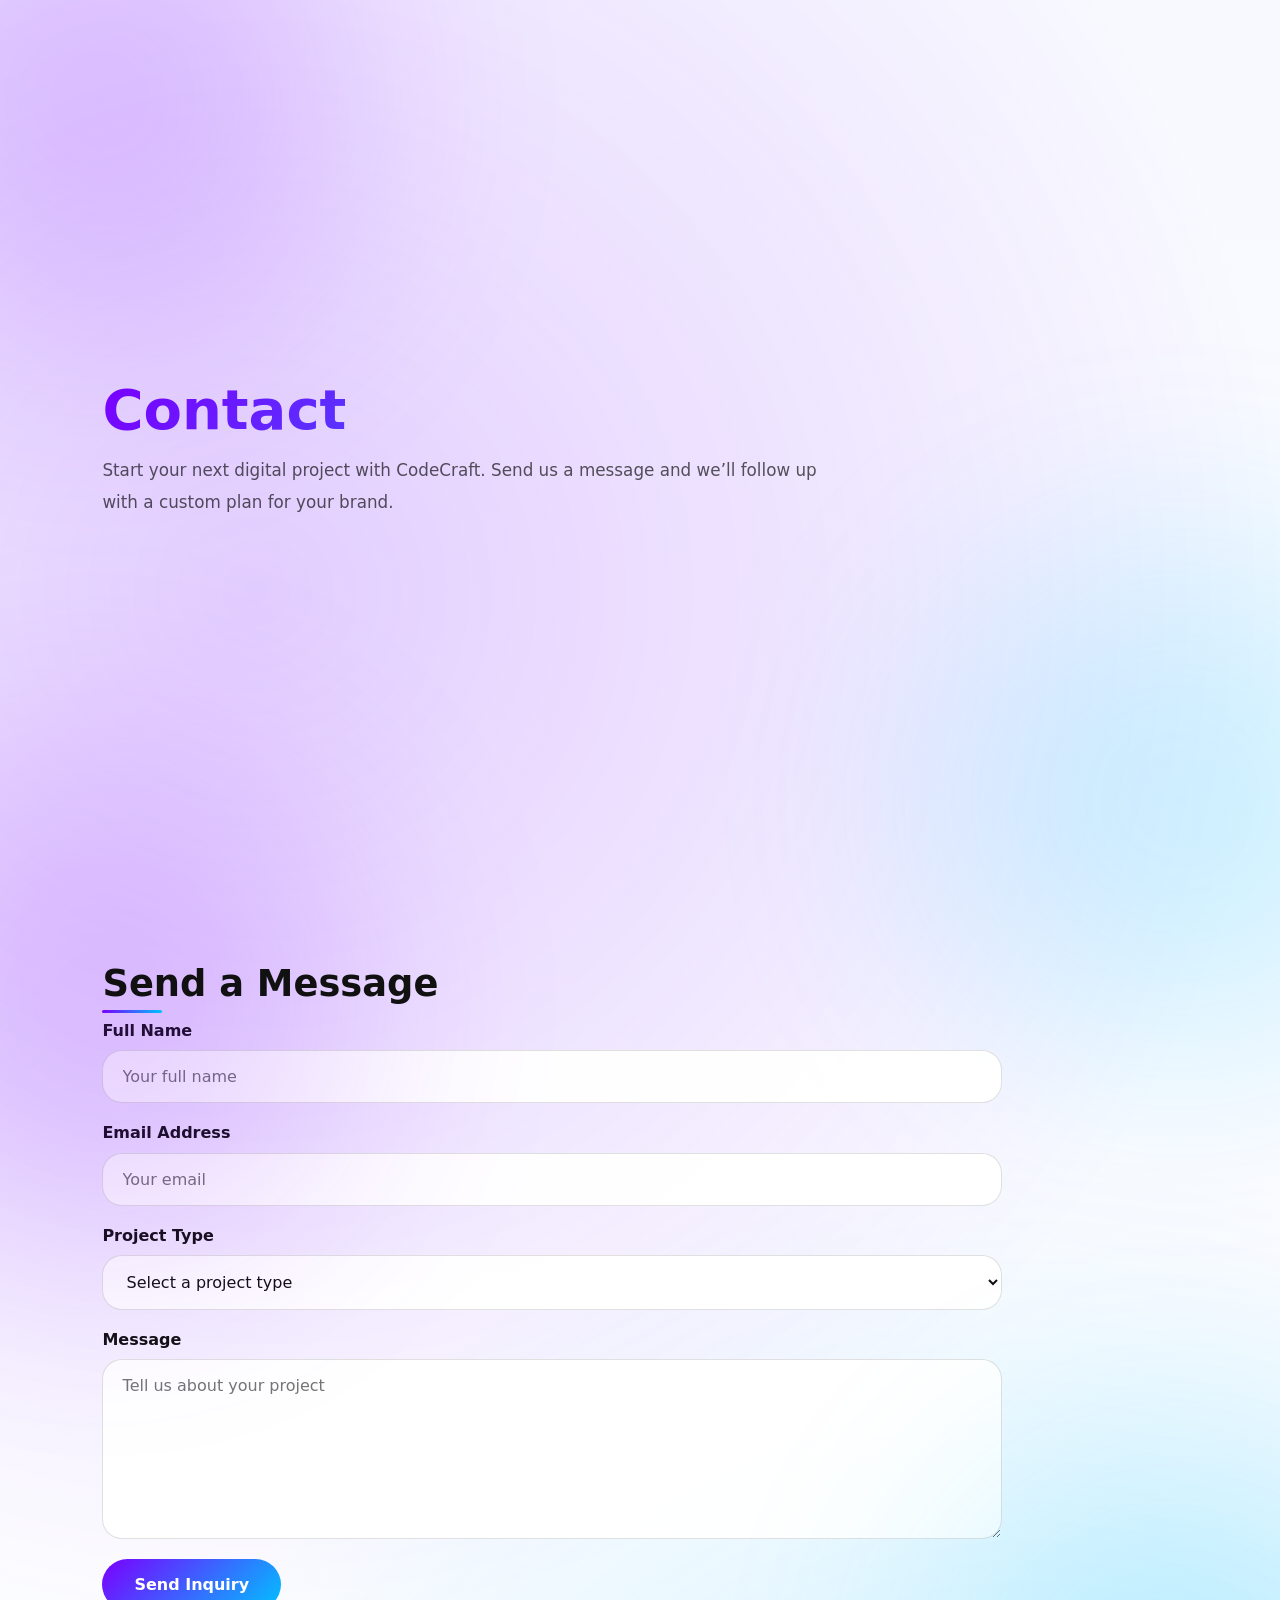
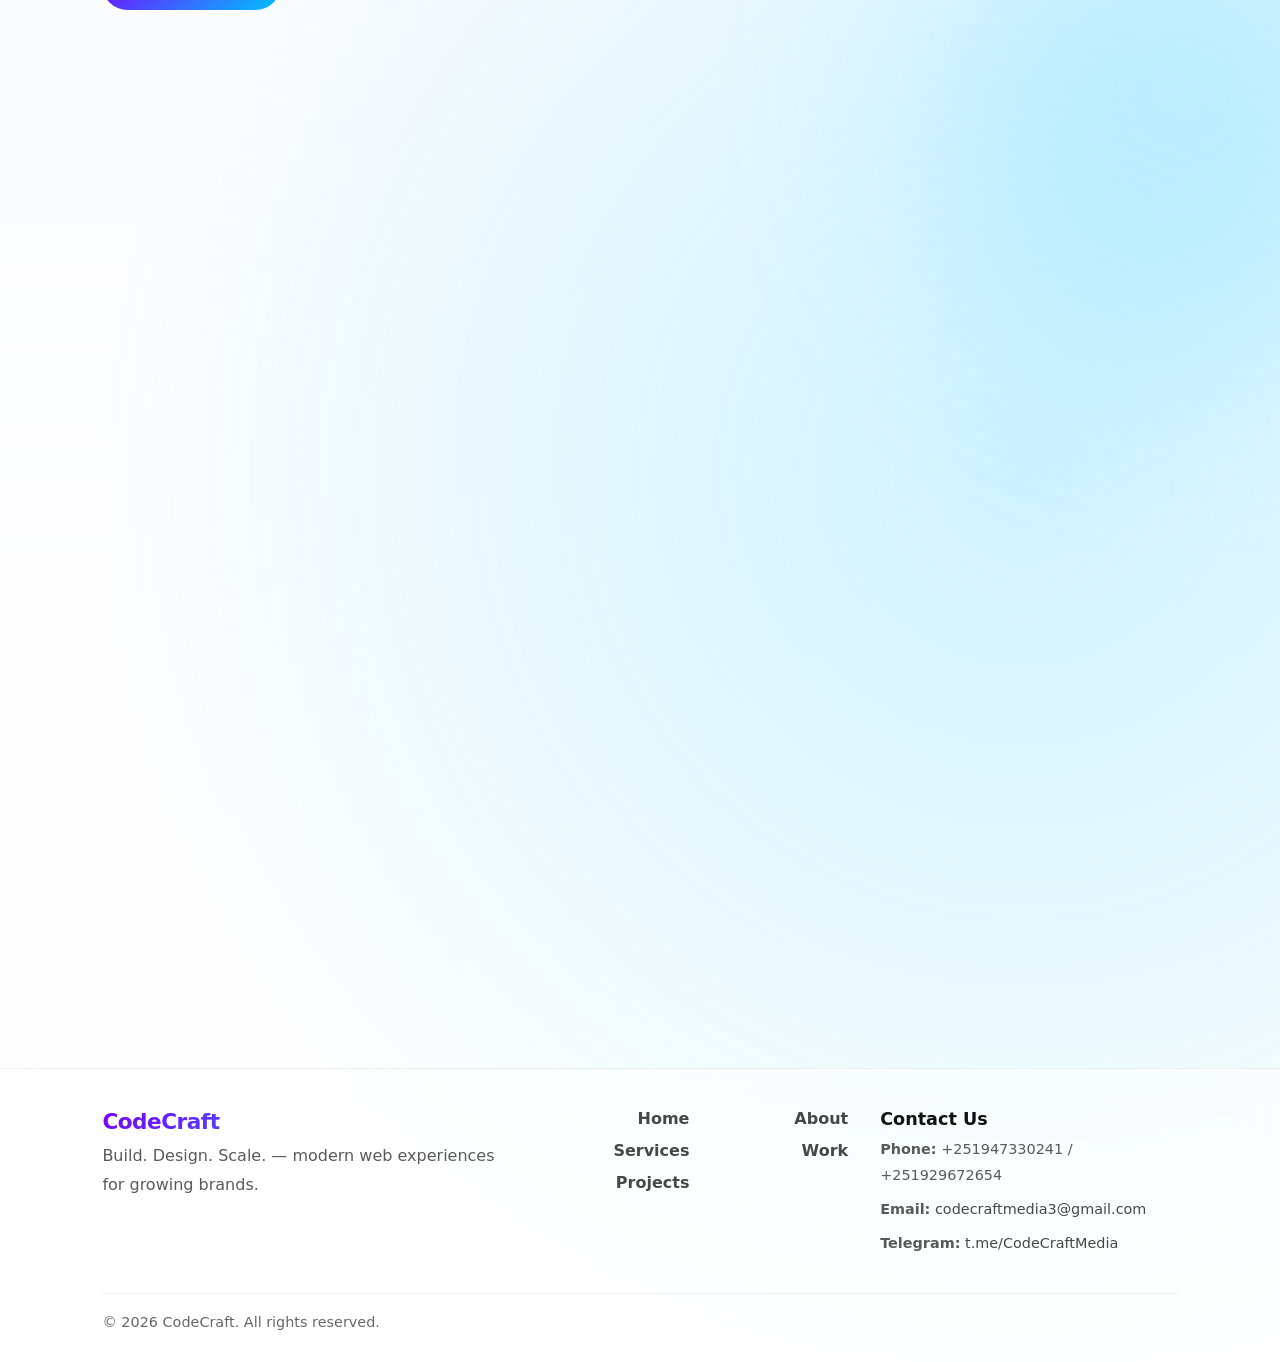
==== contact.html @ 7c9fd253 "Add files via upload" ====
﻿<!DOCTYPE html>
<html lang="en">
<head>
    <meta charset="UTF-8">
    <meta name="viewport" content="width=device-width, initial-scale=1.0">
    <link rel="stylesheet" href="style.css">
    <title>CodeCraft Contact</title>
</head>
<body>
<div class="loader" id="loader">
  <svg width="120" height="120" viewBox="0 0 100 100">
    <circle cx="50" cy="50" r="40" stroke="#7a00ff" stroke-width="4" fill="none" opacity="0.2"/>
    <circle cx="50" cy="50" r="40" stroke="#00c2ff" stroke-width="4" fill="none"
      stroke-dasharray="200" stroke-dashoffset="200">
      <animate attributeName="stroke-dashoffset" from="200" to="0" dur="1.5s" repeatCount="indefinite"/>
    </circle>
  </svg>
</div>
<div class="root">

    <header class="projects-header container" id="contact-hero">
        <div class="projects-intro">
            <h1>Contact</h1>
            <p>Start your next digital project with CodeCraft. Send us a message and we’ll follow up with a custom plan for your brand.</p>
        </div>
    </header>

    <section class="container contact-form-section">
        <header>
            <h2>Send a Message</h2>
        </header>
        <form class="contact-form" action="#" method="post">
            <label>
                Full Name
                <input type="text" name="name" placeholder="Your full name" required>
            </label>
            <label>
                Email Address
                <input type="email" name="email" placeholder="Your email" required>
            </label>
            <label>
                Project Type
                <select name="projectType" required>
                    <option value="">Select a project type</option>
                    <option value="website">Web-site Design</option>
                    <option value="animation">3D Animation</option>
                    <option value="content">Content Creation</option>
                    <option value="social">Social Media Management</option>
                </select>
            </label>
            <label>
                Message
                <textarea name="message" rows="6" placeholder="Tell us about your project" required></textarea>
            </label>
            <button type="submit">Send Inquiry</button>
        </form>
    </section>

    <section class="container projects" id="explore">
        <header>
            <h2>Explore Our Work</h2>
        </header>
        <div class="project-grid">
            <div class="project-card">
                <a href="index.html" class="project-link" target="_self">
                    <span>Back Home</span>
                    <img src="./home.gif" alt="Home" class="project-gif">
                    <p class="project-hover-text">Return to the main page <br>to explore our services and about section.</p>
                </a>
            </div>
            <div class="project-card">
                <a href="contact.html" class="project-link contact-link" target="_self">
                    <span>Contact us</span>
                    <img src="./customer-service.gif" alt="Customer Service" class="project-gif">
                    <p class="project-hover-text">Reach out to discuss your next website, animation, or creative campaign — let’s bring your vision to life.</p>
                </a>
            </div>
        </div>
    </section>

    <footer class="site-footer" aria-label="Site footer">
        <div class="footer-inner">
            <div class="footer-brand">
                <h3>CodeCraft</h3>
                <p>Build. Design. Scale. — modern web experiences for growing brands.</p>
            </div>

            <nav class="footer-links" aria-label="Footer navigation">
                <a href="index.html#home">Home</a>
                <a href="index.html#about">About</a>
                <a href="index.html#service">Services</a>
                <a href="index.html#ourwork">Work</a>
                <a href="index.html#projects">Projects</a>
            </nav>

            <div class="footer-contact">
                <h4>Contact Us</h4>
                <p><b>Phone:</b> +251947330241 / +251929672654</p>
                <p><b>Email:</b> <a href="mailto:codecraftmedia3@gmail.com">codecraftmedia3@gmail.com</a></p>
                <p><b>Telegram:</b> <a href="https://t.me/CodeCraftMedia" target="_blank">t.me/CodeCraftMedia</a></p>
            </div>
        </div>

        <div class="footer-bottom">
            <span>© <span id="year"></span> CodeCraft. All rights reserved.</span>
        </div>
    </footer>

</div>

<script src="script.js"></script>

</body>
</html>
---- style.css ----
/* ================= RESET ================= */
* {
  margin: 0;
  padding: 0;
  box-sizing: border-box;
  
  max-width: 100vw;
  font-family: "Segoe UI", system-ui, sans-serif;
}

html {
  scroll-behavior: smooth;
}

/* ================= COLORS ================= */
:root {
  --purple: #7a00ff;
  --blue: #00c2ff;
  --text: #111;
  --muted: rgba(0,0,0,0.65);
}



/* ================= BACKGROUND ================= */
body {
  min-height: 100vh;
  overflow-x: hidden;
  color: var(--text);

  background:
    radial-gradient(circle at 20% 20%, rgba(122,0,255,0.18), transparent 40%),
    radial-gradient(circle at 80% 70%, rgba(0,194,255,0.18), transparent 40%),
    linear-gradient(#f8f9ff, #ffffff);
}



/* ================= LOADER OVERLAY ================= */
.loader {
  position: fixed;
  inset: 0;
  background: #0b0b10;
  display: flex;
  align-items: center;
  justify-content: center;
  z-index: 99999;

  transition: opacity 0.6s ease, visibility 0.6s ease;
}

/* hide state */
.loader.hide {
  opacity: 0;
  visibility: hidden;
}

/* optional glow */
.loader svg {
  filter: drop-shadow(0 0 15px rgba(122,0,255,0.5));
}
/* ================= SECTIONS ================= */
.container {
  min-height: 100vh;
  padding: 8rem 8%;
  display: flex;
  flex-direction: column;
  justify-content: center;

  position: relative;

  opacity: 0;
  transform: translateY(50px);
  transition: all 0.8s ease;
}

.container.show {
  opacity: 1;
  transform: translateY(0);
}

/* glow background */
.container::before,
.container::after {
  content: "";
  position: absolute;
  width: 500px;
  height: 500px;
  border-radius: 50%;
  filter: blur(120px);
  opacity: 0.18;
  z-index: 0;
}

.container::before {
  background: var(--purple);
  top: -150px;
  left: -150px;
}

.container::after {
  background: var(--blue);
  bottom: -150px;
  right: -150px;
}

/* ================= HERO ================= */
.hero {
  overflow: hidden;
}

.hero-inner {
  position: relative;
  z-index: 1; /* sit above section glow */

  display: grid;
  grid-template-columns: 1.1fr 0.9fr;
  align-items: center;
  gap: 3rem;
}

.hero-copy {
  max-width: 700px;
}

.hero-media {
  display: flex;
  justify-content: flex-end;
}

.hero-curve {
  width: min(520px, 42vw);
  aspect-ratio: 4 / 5;

  border-radius: 38% 62% 58% 42% / 46% 44% 56% 54%;
  overflow: hidden;

  border: 1px solid rgba(0, 0, 0, 0.08);
  background: rgba(255, 255, 255, 0.55);
  backdrop-filter: blur(18px);
  box-shadow:
    0 24px 65px rgba(0,0,0,0.12),
    0 0 40px rgba(0,194,255,0.18);

  position: relative;
}

.hero-curve::before {
  content: "";
  position: absolute;
  inset: -40px;
  background:
    radial-gradient(circle at 30% 30%, rgba(122,0,255,0.25), transparent 55%),
    radial-gradient(circle at 70% 70%, rgba(0,194,255,0.25), transparent 55%);
  z-index: 1;
  pointer-events: none;
}

.hero-curve img {
  width: 100%;
  height: 100%;
  object-fit: cover;
  display: block;
  transform: scale(1.02);

  filter: saturate(1.05) contrast(1.05);
}

.hero h1 {
  font-size: 4.2rem;
  font-weight: 800;
  letter-spacing: -1px;

  background: linear-gradient(135deg, var(--purple), var(--blue));
  background-clip: text;
  -webkit-background-clip: text;
  -webkit-text-fill-color: transparent;

  opacity: 0;
  transform: translateY(20px);
  transition: 0.8s ease;
}

.hero h1.show {
  opacity: 1;
  transform: translateY(0);
}

.hero h2 {
  font-size: 1.6rem;
  font-weight: 500;
  color: var(--muted);
  margin-top: 10px;

  opacity: 0;
  transform: translateY(20px);
  transition: 0.8s ease;
}

.hero h2.show {
  opacity: 1;
  transform: translateY(0);
}

@media (max-width: 900px) {
  .hero-inner {
    grid-template-columns: 1fr;
    gap: 2rem;
  }

  .hero-media {
    justify-content: flex-start;
  }

  .hero-curve {
    width: min(520px, 78vw);
    aspect-ratio: 16 / 10;
  }
}

/* ================= SECTION TITLE ================= */
.container header h2 {
  font-size: 2.3rem;
  font-weight: 700;
  margin-bottom: 1rem;
  position: relative;
}

.container header h2::after {
  content: "";
  position: absolute;
  left: 0;
  bottom: -8px;
  width: 60px;
  height: 3px;
  background: linear-gradient(to right, var(--purple), var(--blue));
  border-radius: 10px;
}

/* ================= TEXT ================= */
p {
  font-size: 1rem;
  line-height: 1.8;
  color: var(--muted);
  max-width: 650px;
}

/* ================= GRID ================= */
.detail {
  margin-top: 3rem;
  display: grid;
  grid-template-columns: repeat(auto-fit, minmax(220px, 1fr));
  gap: 2rem;
}

.projects .project-grid {
  margin-top: 2rem;
  display: flex;
 flex-direction: row;
  flex-wrap: wrap;
  gap: 1.5rem;
}

.projects .project-card {
  margin-top: 0;
}

.project-link {
  display: block;
  width: 100%;
  padding: 1.75rem 1.5rem;
  border-radius: 24px;
  background: linear-gradient(135deg, #1d67ff, #00c2ff);
  color: #fff;
  text-decoration: none;
  box-shadow: 0 18px 55px rgba(0, 98, 255, 0.2);
  transition: transform 0.35s ease, box-shadow 0.35s ease;
  position: relative;
  overflow: hidden;

}


.projects .project-card {
  flex: 1 1 320px;
  min-width: 320px;
  padding: 0;
}



.projects .project-link span {
  font-size: 2.4rem;
  color: #fff;
}

.contact-link {
  background: linear-gradient(135deg, #00b66d, #00e29e);
}

.project-link span {
  display: block;
  font-size: 1.75rem;
  font-weight: 800;
  background: none;
}

.project-gif {
  display: block;
  width: 60px;
  max-width: 100%;
  height: auto;
  margin-top: 1rem;
}

.project-hover-text {
  margin-top: 1rem;
  opacity: 1;
  transform: translateY(0);
  transition: opacity 0.35s ease, transform 0.35s ease;
  color: rgba(255, 255, 255, 0.95);
  line-height: 1.75;
}

.project-link:hover {
  transform: translateY(-4px) scale(1.02);
  box-shadow: 0 24px 70px rgba(0, 98, 255, 0.3);
}

.project-link:hover .project-arrow {
  right: 12px;
  transform: translateY(-50%) scale(1.6);
}

.project-link:hover .project-hover-text {
  opacity: 1;
  transform: translateY(0);
  transition-delay: 0.15s;
}

/* ================= CARDS ================= */
.detail-content {
  height: 250px;
  border-radius: 20px;

  background: rgba(255,255,255,0.6);
  backdrop-filter: blur(18px);

  border: 1px solid rgba(255,255,255,0.7);

  box-shadow:
    0 10px 30px rgba(0,0,0,0.08),
    0 0 20px rgba(122,0,255,0.15);

  transition: 0.35s ease;

  display: flex;
  flex-direction: row;
  align-items: center;
  gap: 1rem;
  padding: 20px;
}
.detail-content h3 {
  font-size: 1.5rem;
  font-weight: 600;
  color: var(--text);
  text-align: left;
  flex: 1;
}
.detail-content-text::after {
  content: "";
  display: block;
  width: 40px;
  height: 3px;
  background: linear-gradient(to right, var(--purple), var(--blue));
  margin: 12px 0 0;
  border-radius: 10px;
}
.detail-content img {
  width: 60px;
  height: 60px;
  object-fit: contain;
  border-radius: 10px;
  
}
.detail-content-link{
  display: inline-block;
  margin-top: 12px;
  color: var(--muted);
  text-decoration: none;
  font-weight: 500;
  border-bottom: 1px solid transparent;
  transition: 0.25s ease;
}
.detail-content:hover {
  transform: translateY(-10px) scale(1.03);
  box-shadow:
    0 20px 50px rgba(0,0,0,0.12),
    0 0 30px rgba(122,0,255,0.25);
}

/* ================= NAV ================= */
.side-nav {
  position: fixed;
  right: 25px;
  top: 50%;
  transform: translateY(-50%);
  z-index: 9999;

  padding: 18px 12px;
  border-radius: 40px;

  background: rgba(255,255,255,0.9);
  backdrop-filter: blur(20px);

  border: 1px solid rgba(0,0,0,0.08);

  box-shadow: 0 10px 40px rgba(0,0,0,0.15);
}

/* vertical line */
.side-nav::before {
  content: "";
  position: absolute;
  left: 50%;
  top: 12px;
  width: 2px;
  height: calc(100% - 24px);
  background: #e0e0e0;
  transform: translateX(-50%);
  z-index: 0;
}

/* progress line */
.side-nav::after {
  content: "";
  position: absolute;
  left: 50%;
  top: 12px;
  width: 2px;
  height: var(--progress, 0%);
  background: linear-gradient(to bottom, var(--purple), var(--blue));
  transform: translateX(-50%);
  z-index: 1;
}

/* list */
.side-nav ul {
  list-style: none;
  display: flex;
  flex-direction: column;
  gap: 28px;
  align-items: center;
  position: relative;
  z-index: 2;
}

/* link wrapper */
.side-nav a {
  position: relative;
  width: 16px;
  height: 16px;
  display: flex;
  align-items: center;
  justify-content: center;
  text-decoration: none;
}

/* dot */
.side-nav a::before {
  content: "";
  width: 14px;
  height: 14px;
  border-radius: 50%;

  background: #fff;
  border: 2px solid #aaa;

  box-shadow:
    0 0 0 4px rgba(255,255,255,0.9),
    0 2px 8px rgba(0,0,0,0.2);

  transition: 0.3s;
}

/* active */
.side-nav a.active::before {
  transform: scale(1.3);
  background: linear-gradient(135deg, var(--purple), var(--blue));
  border: none;

  box-shadow:
    0 0 0 6px rgba(255,255,255,1),
    0 0 20px rgba(122,0,255,0.4);
}

/* hover */
.side-nav a:hover::before {
  transform: scale(1.2);
}

/* label */
.side-nav span {
  position: absolute;
  right: 30px;
  font-size: 0.75rem;

  padding: 4px 8px;
  border-radius: 6px;

  background: rgba(255,255,255,0.9);

  opacity: 0;
  transform: translateX(10px);
  transition: 0.3s;

  pointer-events: none;
}

.side-nav li:hover span {
  opacity: 1;
  transform: translateX(0);
}


/* ================= RESPONSIVE ================= */

/* TABLET */
@media (max-width: 1024px) {
  .container {
    padding: 6rem 6%;
  }

  .hero h1 {
    font-size: 3.2rem;
  }

  .hero h2 {
    font-size: 1.3rem;
  }

  .container header h2 {
    font-size: 2rem;
  }
}

/* MOBILE */
@media (max-width: 768px) {

  .container {
    padding: 5rem 5%;
  }

  .hero h1 {
    font-size: 2.4rem;
  }

  .hero h2 {
    font-size: 1.1rem;
  }

  .detail {
    grid-template-columns: 1fr;

  }

  /* NAV BOTTOM */
  .side-nav {
    top: auto;
    bottom: 20px;
    right: 50%;
    transform: translateX(50%);
    padding: 14px 18px;
    border-radius: 30px;
  }

  .side-nav ul {
    flex-direction: row;
    gap: 20px;
  }

  /* convert vertical line → horizontal */
  .side-nav::before {
    width: calc(100% - 24px);
    height: 2px;
    top: 50%;
    left: 12px;
    transform: translateY(-50%);
  }

  .side-nav::after {
    width: var(--progress, 0%);
    height: 2px;
    top: 50%;
    left: 12px;
    transform: translateY(-50%);
  }

  .side-nav span {
    display: none;
  }
}

/* SMALL MOBILE */
@media (max-width: 480px) {

  .hero h1 {
    font-size: 2rem;
  }

  .hero h2 {
    font-size: 1rem;
  }

  .container {
    padding: 4rem 4%;
  }
}


/* ================= FOOTER ================= */
.site-footer {
  position: relative;
  z-index: 1;

  padding: 2.5rem 8% 2rem;
  margin-top: -2rem;

  border-top: 1px solid rgba(0,0,0,0.06);
  background: rgba(255,255,255,0.55);
  backdrop-filter: blur(18px);
}

.footer-inner {
  display: grid;
  grid-template-columns: 1.4fr 1fr 1fr;
  gap: 2rem;
  align-items: start;
}

.footer-brand h3 {
  font-size: 1.35rem;
  font-weight: 800;
  letter-spacing: -0.5px;

  background: linear-gradient(135deg, var(--purple), var(--blue));
  background-clip: text;
  -webkit-background-clip: text;
  -webkit-text-fill-color: transparent;
  margin-bottom: 0.5rem;
}

.footer-brand p {
  max-width: 520px;
}

.footer-links {
  display: grid;
  grid-template-columns: repeat(2, minmax(120px, 1fr));
  gap: 0.75rem 1.25rem;
  justify-items: end;
}

.footer-links a {
  color: rgba(0,0,0,0.72);
  text-decoration: none;
  font-weight: 600;
  border-bottom: 1px solid transparent;
  transition: 0.25s ease;
}

.footer-links a:hover {
  color: rgba(0,0,0,0.9);
  border-bottom-color: rgba(122,0,255,0.45);
}

.footer-contact h4 {
  font-size: 1.1rem;
  font-weight: 700;
  margin-bottom: 0.5rem;
  color: var(--text);
}

.footer-contact p {
  margin-bottom: 0.5rem;
  font-size: 0.9rem;
  color: var(--muted);
}

.footer-contact a {
  color: rgba(0,0,0,0.72);
  text-decoration: none;
  border-bottom: 1px solid transparent;
  transition: 0.25s ease;
}

.footer-contact a:hover {
  color: rgba(0,0,0,0.9);
  border-bottom-color: rgba(122,0,255,0.45);
}

.footer-bottom {
  margin-top: 1.75rem;
  padding-top: 1.25rem;
  border-top: 1px solid rgba(0,0,0,0.06);

  display: flex;
  align-items: center;
  justify-content: space-between;
  gap: 1rem;

  color: rgba(0,0,0,0.6);
  font-size: 0.9rem;
}

@media (max-width: 1024px) {
  .site-footer {
    padding-left: 6%;
    padding-right: 6%;
  }
}

@media (max-width: 768px) {
  .site-footer {
    padding-left: 5%;
    padding-right: 5%;
  }

  .footer-inner {
    grid-template-columns: 1fr;
  }

  .footer-links {
    justify-items: start;
    grid-template-columns: repeat(2, minmax(120px, 1fr));
  }

  .footer-bottom {
    flex-direction: column;
    align-items: flex-start;
  }
}
/* -------------------------------------PROJECTS PAGE---------------------------------------------- */
/* ---------------------------------------------------------------------------------------------- */
.projects-header {
  padding: 5rem 8%;
  display: grid;
  grid-template-columns: 1fr auto;
  align-items: center;
  gap: 2rem;
}

.projects-intro h1 {
  font-size: 3.5rem;
  line-height: 1.05;
  margin-bottom: 1rem;
  font-weight: 800;
  background: linear-gradient(135deg, var(--purple), var(--blue));
  background-clip: text;
  -webkit-background-clip: text;
  -webkit-text-fill-color: transparent;
}

.projects-intro p {
  max-width: 720px;
  font-size: 1.05rem;
  line-height: 1.9;
  color: var(--muted);
}

.projects-nav {
  display: flex;
  flex-wrap: wrap;
  gap: 1rem;
  justify-content: center;
  padding: 0 8%;
  margin-bottom: 2rem;
}

.projects-nav.sticky {
  position: sticky;
  top: 0;
  z-index: 1000;
  background: rgba(255, 255, 255, 0.95);
  backdrop-filter: blur(20px);
  border-bottom: 1px solid rgba(0, 0, 0, 0.08);
  padding-top: 1rem;
  padding-bottom: 1rem;
  margin-bottom: 0;
}

.projects-nav button {
  min-width: 190px;
  border: none;
  cursor: pointer;
  border-radius: 999px;
  font-size: 1rem;
  font-weight: 700;
  padding: 1rem 1.5rem;
  background: rgba(255, 255, 255, 0.88);
  color: var(--text);
  box-shadow: 0 10px 28px rgba(0, 0, 0, 0.08);
  transition: transform 0.25s ease, background 0.25s ease, color 0.25s ease;
}

.projects-nav button.active {
  background: linear-gradient(135deg, var(--purple), var(--blue));
  color: #fff;
  transform: translateY(-1px);
}

.project-section {
  display: none;
}

.project-section.active {
  display: block;
}

.project-card-grid {
  margin-top: 2rem;
  display: grid;
  grid-template-columns: repeat(auto-fit, minmax(250px, 1fr));
  gap: 1.5rem;
}

.contact-form-section {
  padding-top: 0;
}

.contact-form {
  display: grid;
  gap: 1.25rem;
  max-width: 900px;
  width: 100%;
}

.contact-form label {
  display: grid;
  gap: 0.65rem;
  color: var(--text);
  font-weight: 600;
}

.contact-form input,
.contact-form textarea,
.contact-form select {
  width: 100%;
  padding: 1rem 1.2rem;
  border-radius: 20px;
  border: 1px solid rgba(0, 0, 0, 0.12);
  background: rgba(255, 255, 255, 0.95);
  font-size: 1rem;
  color: var(--text);
  outline: none;
}

.contact-form textarea {
  min-height: 180px;
  resize: vertical;
}

.contact-form button {
  width: max-content;
  padding: 1rem 2rem;
  border: none;
  border-radius: 999px;
  background: linear-gradient(135deg, var(--purple), var(--blue));
  color: #fff;
  font-size: 1rem;
  font-weight: 700;
  cursor: pointer;
  transition: transform 0.25s ease, box-shadow 0.25s ease;
}

.contact-form button:hover {
  transform: translateY(-2px);
  box-shadow: 0 18px 40px rgba(0, 98, 255, 0.2);
}

.project-card {
  background: rgba(255, 255, 255, 0.72);
  border-radius: 28px;
  padding: 2rem;
  border: 1px solid rgba(255, 255, 255, 0.85);
  box-shadow: 0 18px 40px rgba(0, 0, 0, 0.08);
  transition: transform 0.25s ease, box-shadow 0.25s ease;
}

.project-card:hover {
  transform: translateY(-6px);
  box-shadow: 0 26px 55px rgba(0, 0, 0, 0.14);
}

.project-card h3 {
  font-size: 1.35rem;
  margin: 1rem 0 0.75rem;
}

.project-card p {
  color: var(--muted);
  line-height: 1.8;
}

.project-card span {
  display: inline-block;
  font-size: 0.9rem;
  font-weight: 700;
  color: var(--purple);
  padding: 0.45rem 0.8rem;
  border-radius: 999px;
}

.back-home {
  width: auto;
  padding: 1rem 1.5rem;
  display: inline-flex;
  align-items: center;
  gap: 0.8rem;
  background: linear-gradient(135deg, #1d67ff, #00c2ff);
  color: #fff;
  border-radius: 999px;
  box-shadow: 0 18px 55px rgba(0, 98, 255, 0.2);
  text-decoration: none;
  font-weight: 700;
  transition: transform 0.25s ease, box-shadow 0.25s ease;
}

.back-home:hover {
  transform: translateY(-2px);
}

@media (max-width: 900px) {
  .projects-header {
    grid-template-columns: 1fr;
    padding: 4rem 6%;
    text-align: center;
  }

  .projects-intro h1 {
    font-size: 3rem;
  }

  .back-home {
    justify-content: center;
  }
}

@media (max-width: 768px) {
  .projects-nav {
    padding: 0 5%;
  }

  .project-card-grid {
    grid-template-columns: 1fr;
  }
}
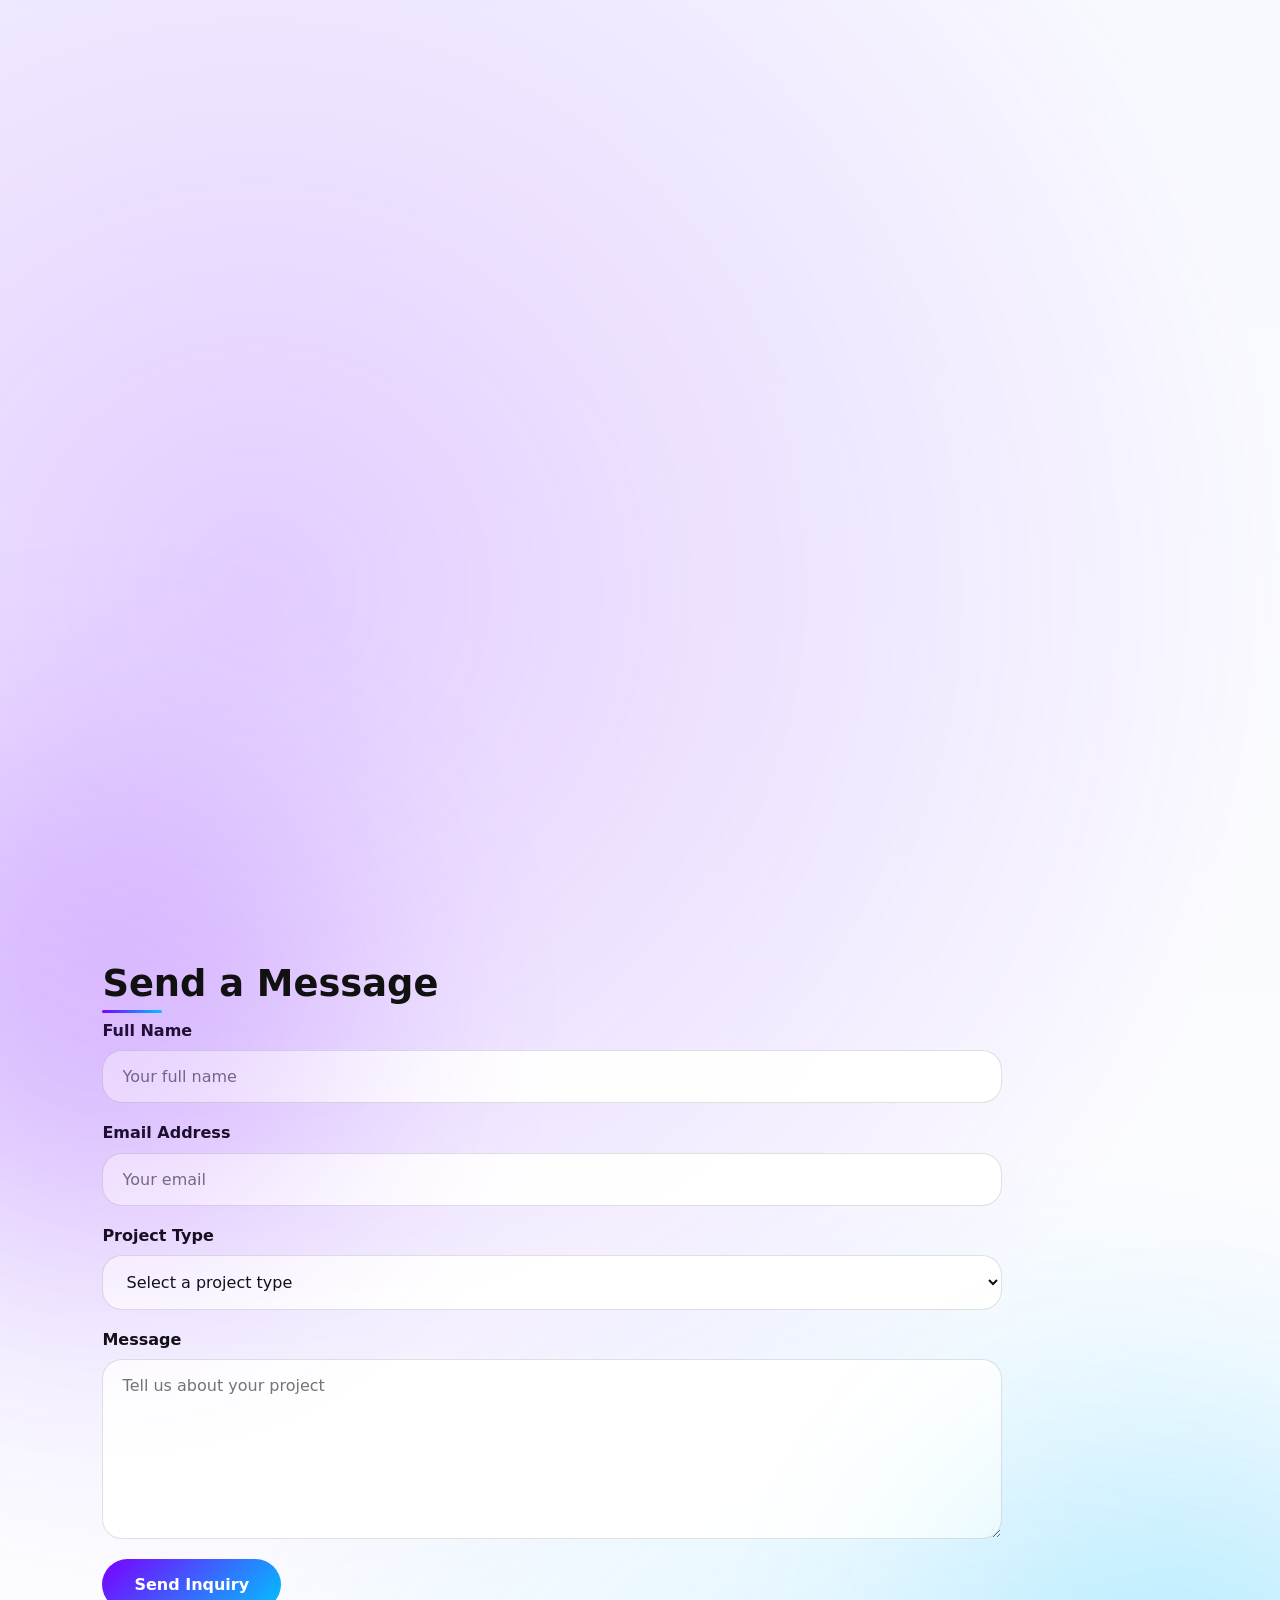
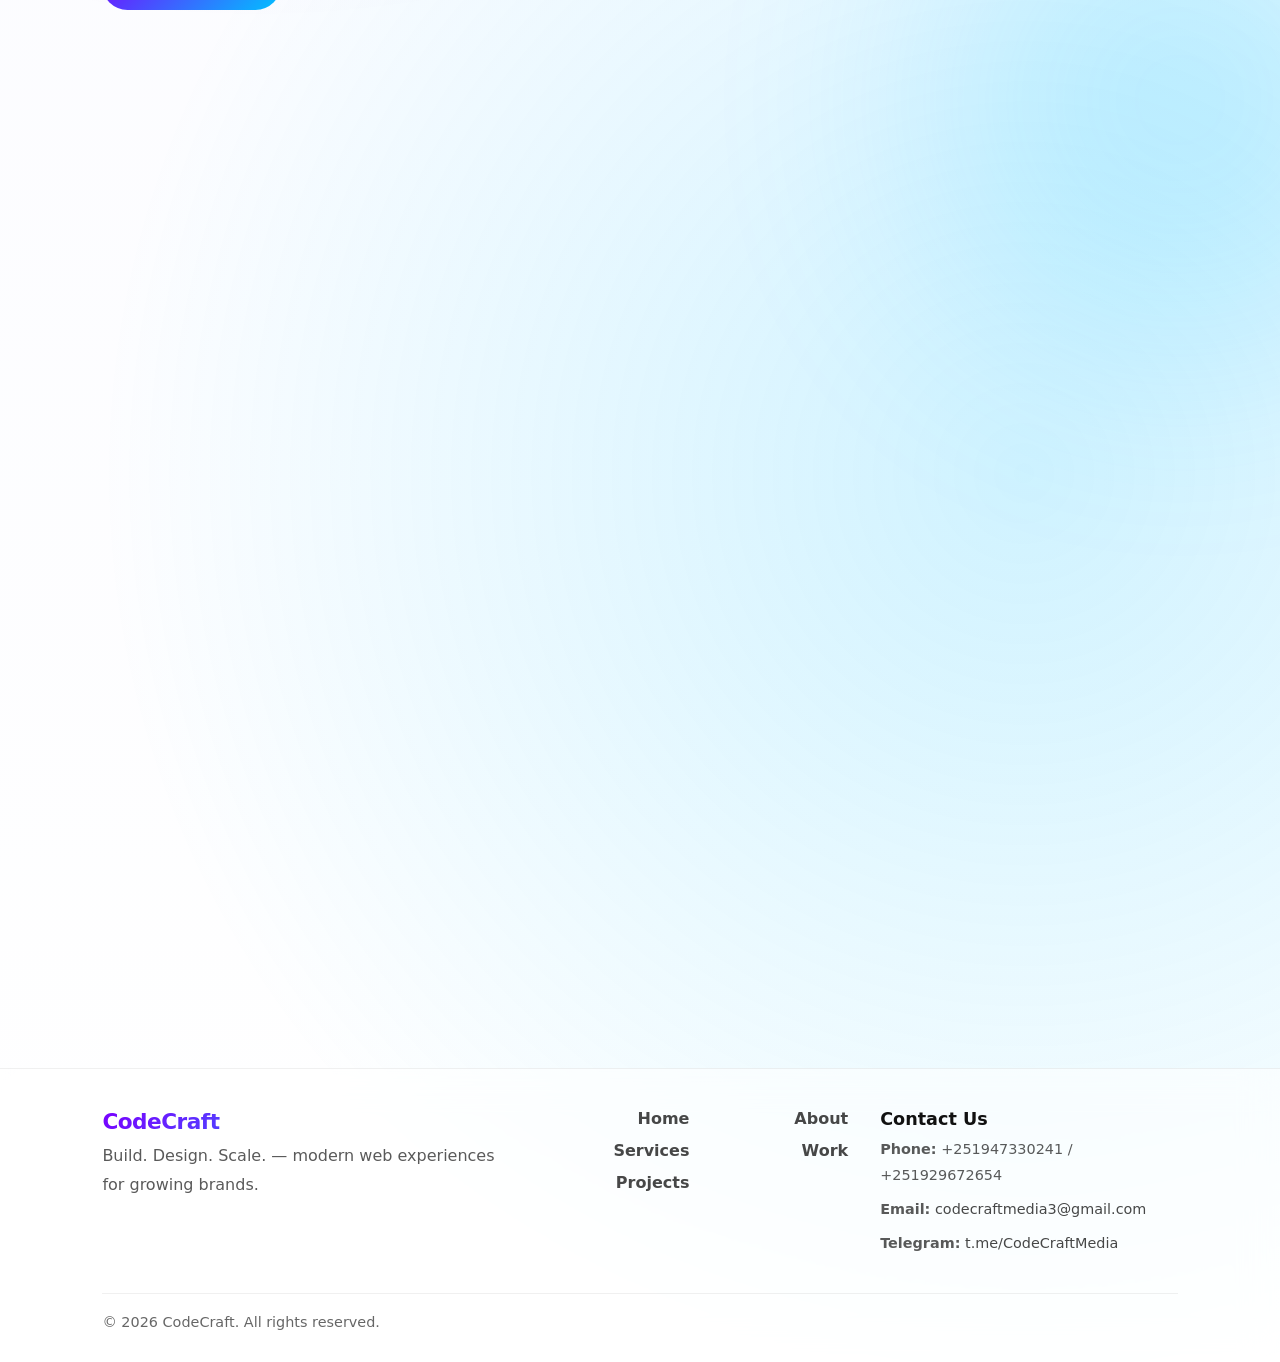
==== commit 6fc298ef: "Update contact.html" ====
--- a/contact.html
+++ b/contact.html
@@ -29,7 +29,7 @@
         <header>
             <h2>Send a Message</h2>
         </header>
-        <form class="contact-form" action="#" method="post">
+        <form class="contact-form" action="#" method="post" netlify>
             <label>
                 Full Name
                 <input type="text" name="name" placeholder="Your full name" required>
--- a/style.css
+++ b/style.css
@@ -949,6 +949,16 @@
 @media (max-width: 768px) {
   .projects-nav {
     padding: 0 5%;
+    overflow-x: auto;
+    flex-wrap: nowrap;
+    gap: 0.5rem;
+  }
+
+  .projects-nav button {
+    min-width: 50px;
+    font-size: 0.6rem;
+    padding: 0.3rem 0.4rem;
+    flex-shrink: 0;
   }
 
   .project-card-grid {
